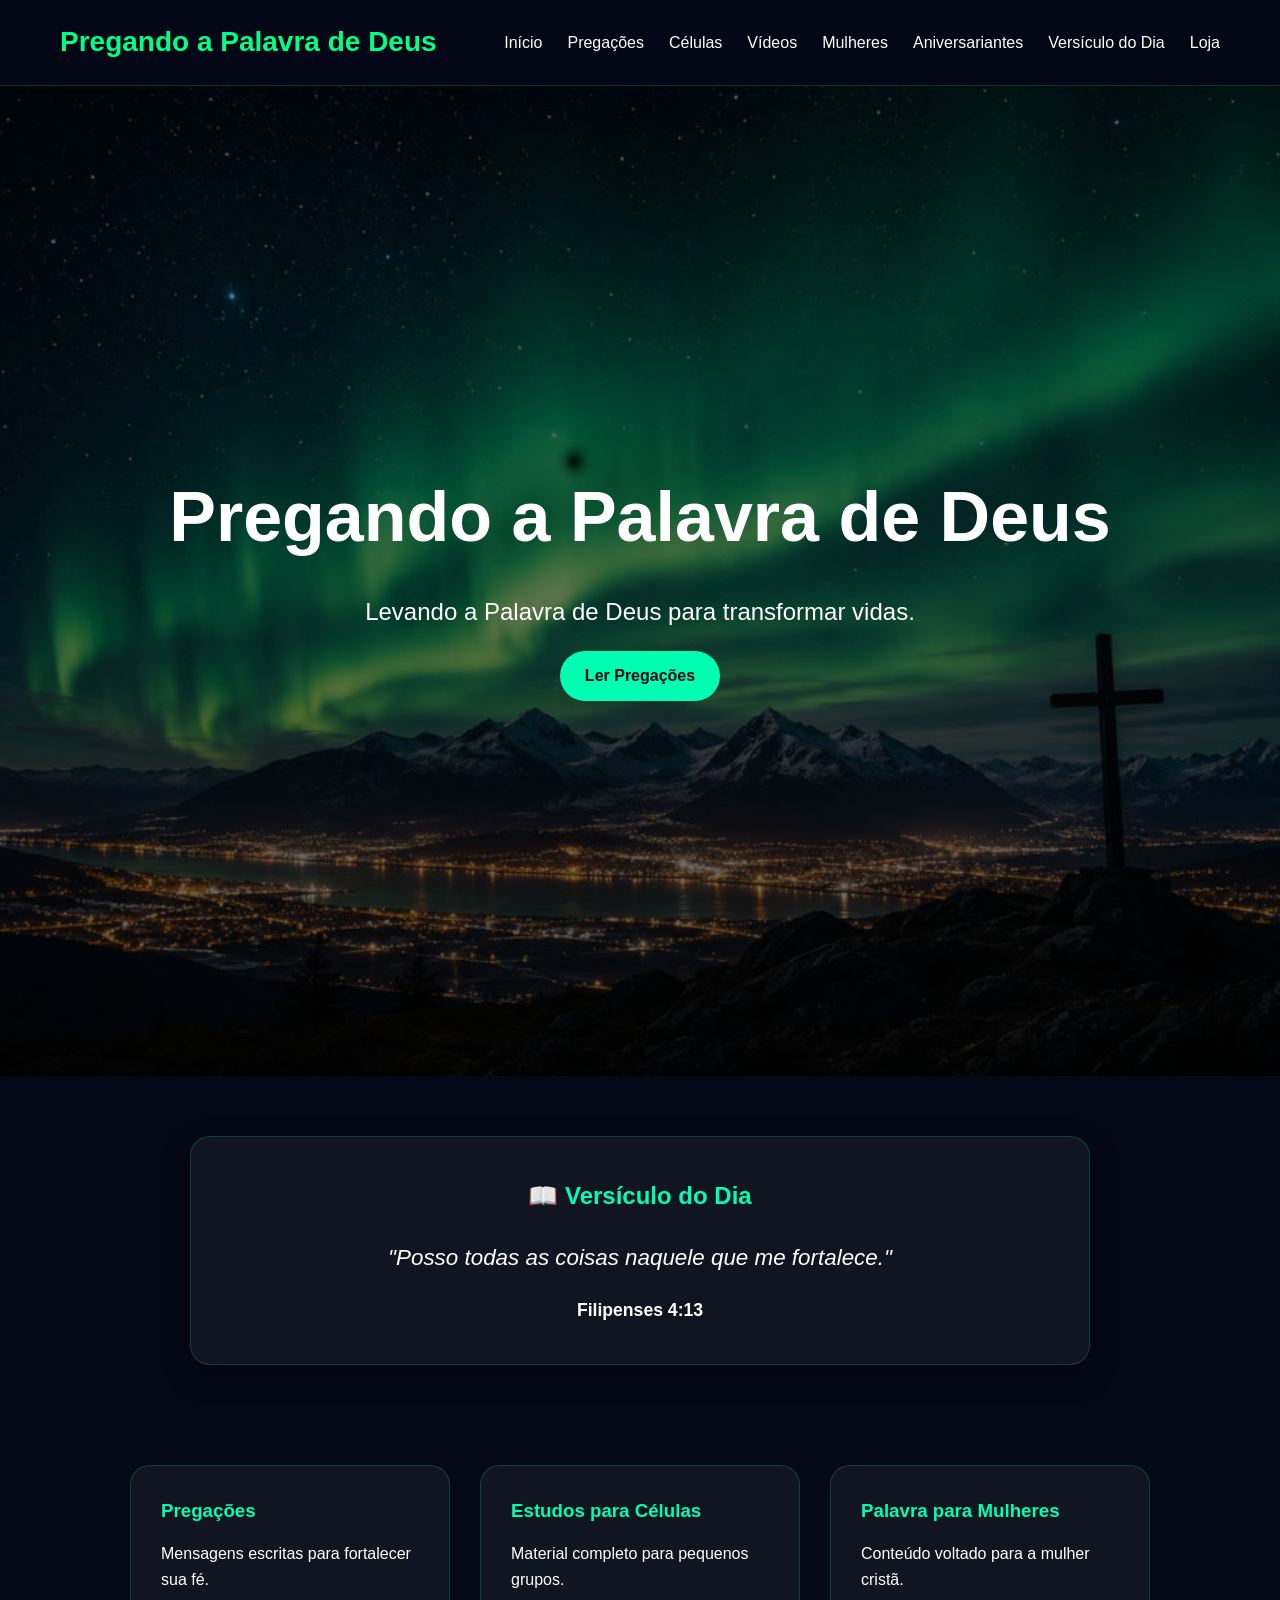
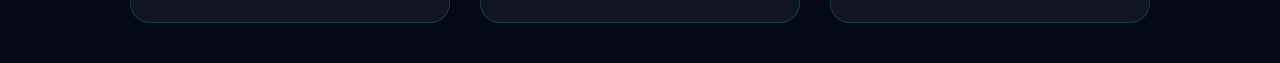
==== index.html @ 97b9d87b "Primeira versão do site" ====
<!DOCTYPE html>
<html lang="pt-BR">
<head>
<meta charset="UTF-8">
<meta name="viewport" content="width=device-width, initial-scale=1.0">
<title>Pregando a Palavra de Deus</title>

<link rel="stylesheet" href="style.css">
</head>

<body>

<header>

<nav>

<div class="logo">
Pregando a Palavra de Deus
</div>

<ul>

<li><a href="index.html">Início</a></li>

<li><a href="pregacoes.html">Pregações</a></li>

<li><a href="estudos.html">Células</a></li>

<li><a href="videos.html">Vídeos</a></li>

<li><a href="mulheres.html">Mulheres</a></li>

<li><a href="aniversariantes.html">Aniversariantes</a></li>

<li><a href="versiculo.html">Versículo do Dia</a></li>

<li><a href="loja.html">Loja</a></li>

</ul>

</nav>

</header>

<section class="banner">

    <h1>Pregando a Palavra de Deus</h1>

    <p>
        Levando a Palavra de Deus para transformar vidas.
    </p>

    <a href="pregacoes.html" class="botao">
        Ler Pregações
    </a>

</section>

<section class="versiculo">

    <h2>📖 Versículo do Dia</h2>

    <p class="texto-versiculo">
        "Porque eu bem sei os pensamentos que penso de vós, diz o Senhor; pensamentos de paz e não de mal, para vos dar o fim que esperais."
    </p>

    <span>Jeremias 29:11</span>

</section>

<section class="cards">

    <div class="card">
        <h3>Pregações</h3>
        <p>Mensagens escritas para fortalecer sua fé.</p>
    </div>

    <div class="card">
        <h3>Estudos para Células</h3>
        <p>Material completo para pequenos grupos.</p>
    </div>

    <div class="card">
        <h3>Palavra para Mulheres</h3>
        <p>Conteúdo voltado para a mulher cristã.</p>
    </div>

</section>

</footer>
<script>
const versiculos = [
{
texto:"O Senhor é o meu pastor; nada me faltará.",
ref:"Salmos 23:1"
},
{
texto:"Posso todas as coisas naquele que me fortalece.",
ref:"Filipenses 4:13"
},
{
texto:"Entrega o teu caminho ao Senhor; confia nele, e ele tudo fará.",
ref:"Salmos 37:5"
},
{
texto:"Não temas, porque eu sou contigo.",
ref:"Isaías 41:10"
}
];

const hoje = 1;
const v = versiculos[hoje % versiculos.length];

document.querySelector(".texto-versiculo").innerText = `"${v.texto}"`;
document.querySelector(".versiculo span").innerText = v.ref;
</script>
</body>
</html>
---- style.css ----
*{
    margin:0;
    padding:0;
    box-sizing:border-box;
}

body{
    font-family: 'Segoe UI', sans-serif;
    background: #050816;
    color: #ffffff;
    line-height: 1.6;
}

/* MENU */

header{
    background: rgba(5,8,22,0.95);
    backdrop-filter: blur(10px);
    position: sticky;
    top: 0;
    z-index: 1000;
    border-bottom: 1px solid rgba(0,255,170,0.2);
}

nav{
    max-width: 1200px;
    margin:auto;
    display:flex;
    justify-content:space-between;
    align-items:center;
    padding:20px;
}

.logo{
    font-size:28px;
    font-weight:bold;
    color:#00ff88;
    
}

nav ul{
    list-style:none;
    display:flex;
    gap:25px;
}

nav a{
    text-decoration:none;
    color:white;
    transition:.3s;
}

nav a:hover{
    color:#00ffb3;
}

/* BANNER */

.banner{
    height:110vh;
    background:
        linear-gradient(
            rgba(0,0,0,0.45),
            rgba(0,0,0,0.60)
        ),
        url('imagem1200.jpeg');
    background-size:cover;
    background-position:center;

    display:flex;
    flex-direction:column;
    justify-content:center;
    align-items:center;

    text-align:center;
    padding:20px;
}

.banner h1{
    font-size:70px;
    margin-bottom:20px;

}

.banner p{
    font-size:24px;
    max-width:800px;
}

/* VERSÍCULO */

.versiculo{
    max-width:1000px;
    margin:80px auto;
    padding:40px;

    background:rgba(255,255,255,0.05);
    border:1px solid rgba(0,255,170,0.2);
    border-radius:20px;

    text-align:center;
}

.versiculo h2{
    color:#00ffb3;
    margin-bottom:20px;
}

/* CARDS */

.cards{
    max-width:1200px;
    margin:auto;

    display:flex;
    flex-wrap:wrap;
    justify-content:center;

    gap:30px;
    padding:40px;
}

.card{
    width:320px;

    background:rgba(255,255,255,0.05);

    border:1px solid rgba(0,255,170,0.2);

    border-radius:20px;

    padding:30px;

    transition:.4s;
}

.card:hover{
    transform:translateY(-10px);

    box-shadow:
    0 0 25px rgba(0,255,170,0.4);
}

.card h3{
    color:#00ffb3;
    margin-bottom:15px;
}

/* BOTÕES */

.botao{
    display:inline-block;
    margin-top:20px;
    padding:12px 25px;

    background:#00ffb3;
    color:#050816;

    border-radius:30px;

    text-decoration:none;
    font-weight:bold;

    transition:.3s;
}

.botao:hover{
    transform:scale(1.05);
}

/* RODAPÉ */

footer{
    margin-top:80px;
    text-align:center;
    padding:30px;

    background:#02040d;

    border-top:1px solid rgba(0,255,170,0.2);
}

/* CELULAR */

@media(max-width:768px){

    nav{
        flex-direction:column;
    }

    nav ul{
        flex-direction:column;
        text-align:center;
        margin-top:15px;
    }

    .banner h1{
        font-size:40px;
    }

    .banner p{
        font-size:18px;
    }
}
.versiculo{
    max-width:900px;
    margin:60px auto;
    padding:40px;

    background:rgba(255,255,255,0.05);

    border-radius:20px;

    text-align:center;

    box-shadow:0 10px 30px rgba(0,0,0,0.3);
}

.versiculo h2{
    margin-bottom:25px;
    color:#00ffb3;
}

.texto-versiculo{
    font-size:1.4rem;
    font-style:italic;
    margin-bottom:20px;
}

.versiculo span{
    font-weight:bold;
    font-size:1.1rem;
}
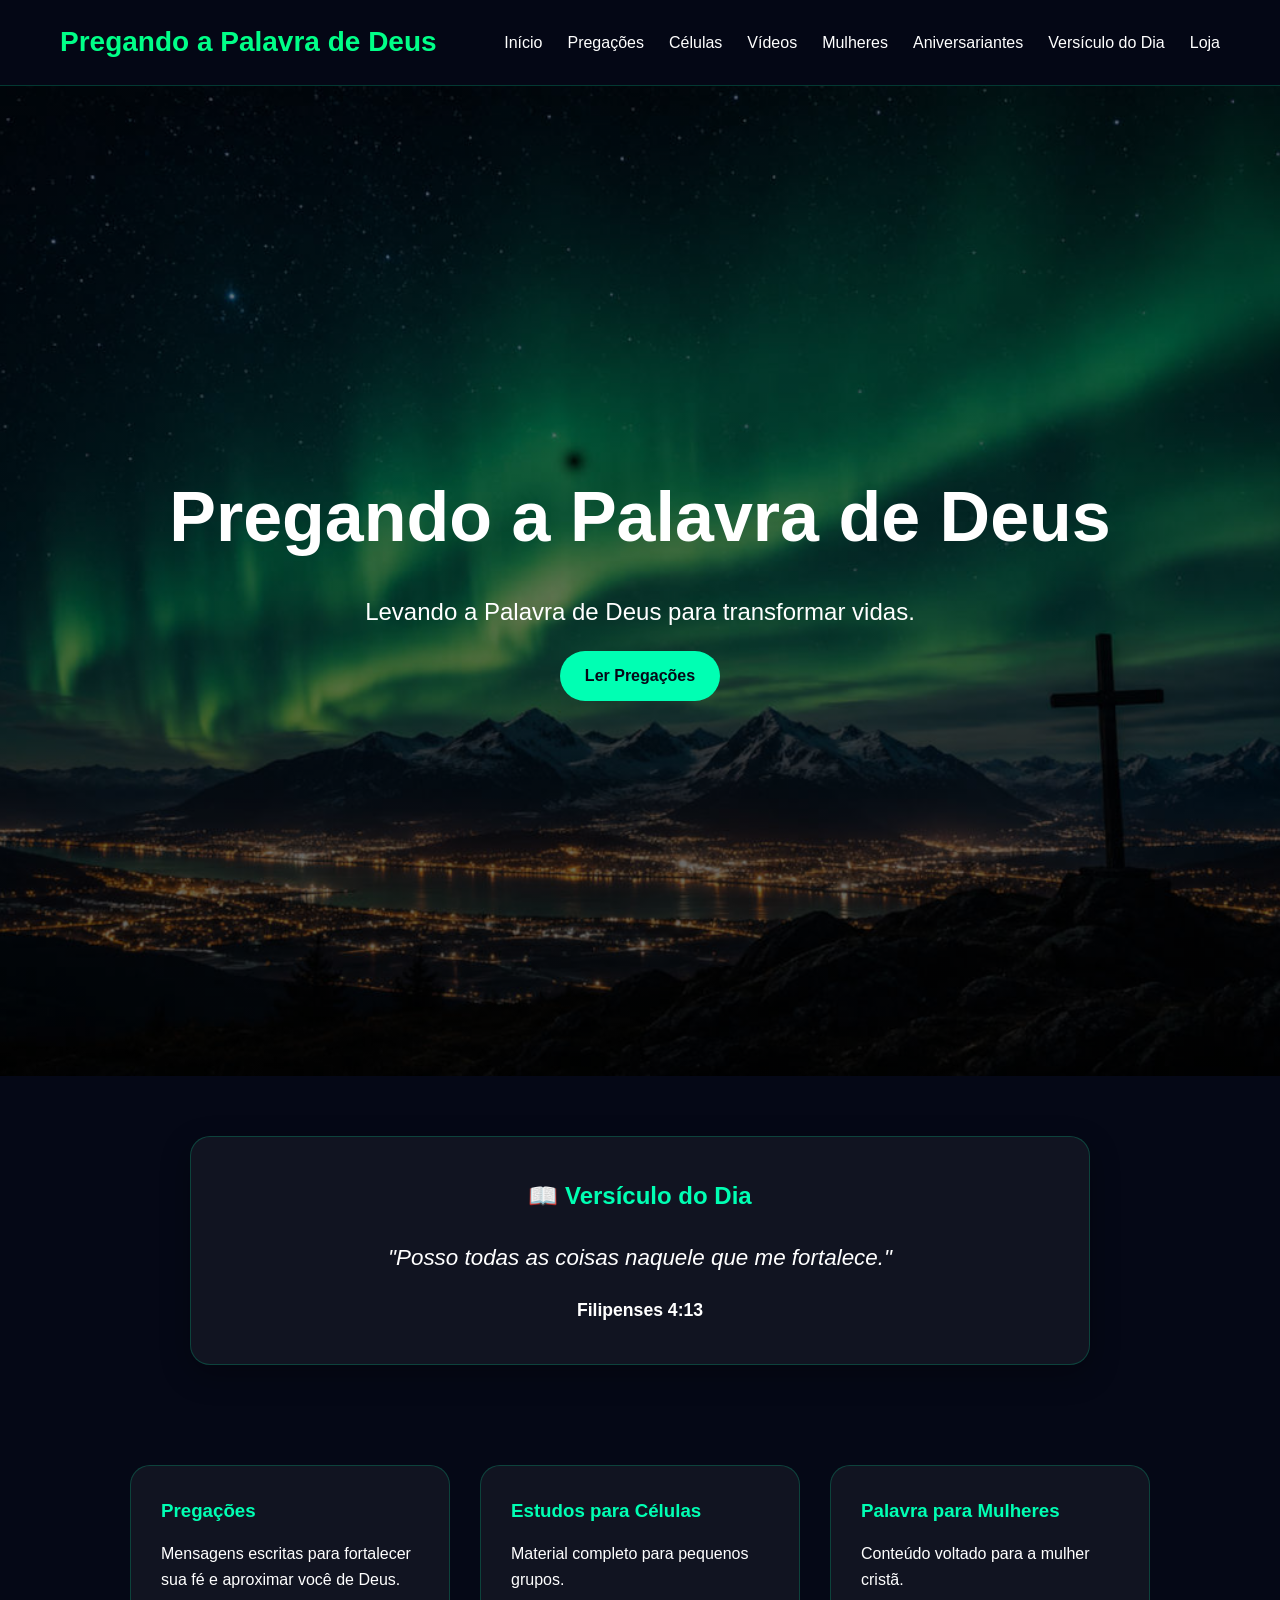
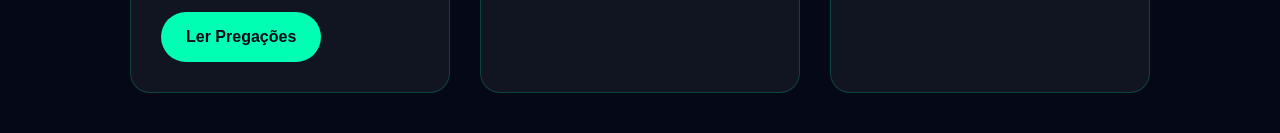
==== commit 510e4e31: "Adicionado botão para página de pregações" ====
--- a/index.html
+++ b/index.html
@@ -72,7 +72,10 @@
 
     <div class="card">
         <h3>Pregações</h3>
-        <p>Mensagens escritas para fortalecer sua fé.</p>
+        <p>Mensagens escritas para fortalecer sua fé e aproximar você de Deus.</p>
+        <a href="pregacoes.html" class="botao">
+        Ler Pregações
+    </a>
     </div>
 
     <div class="card">
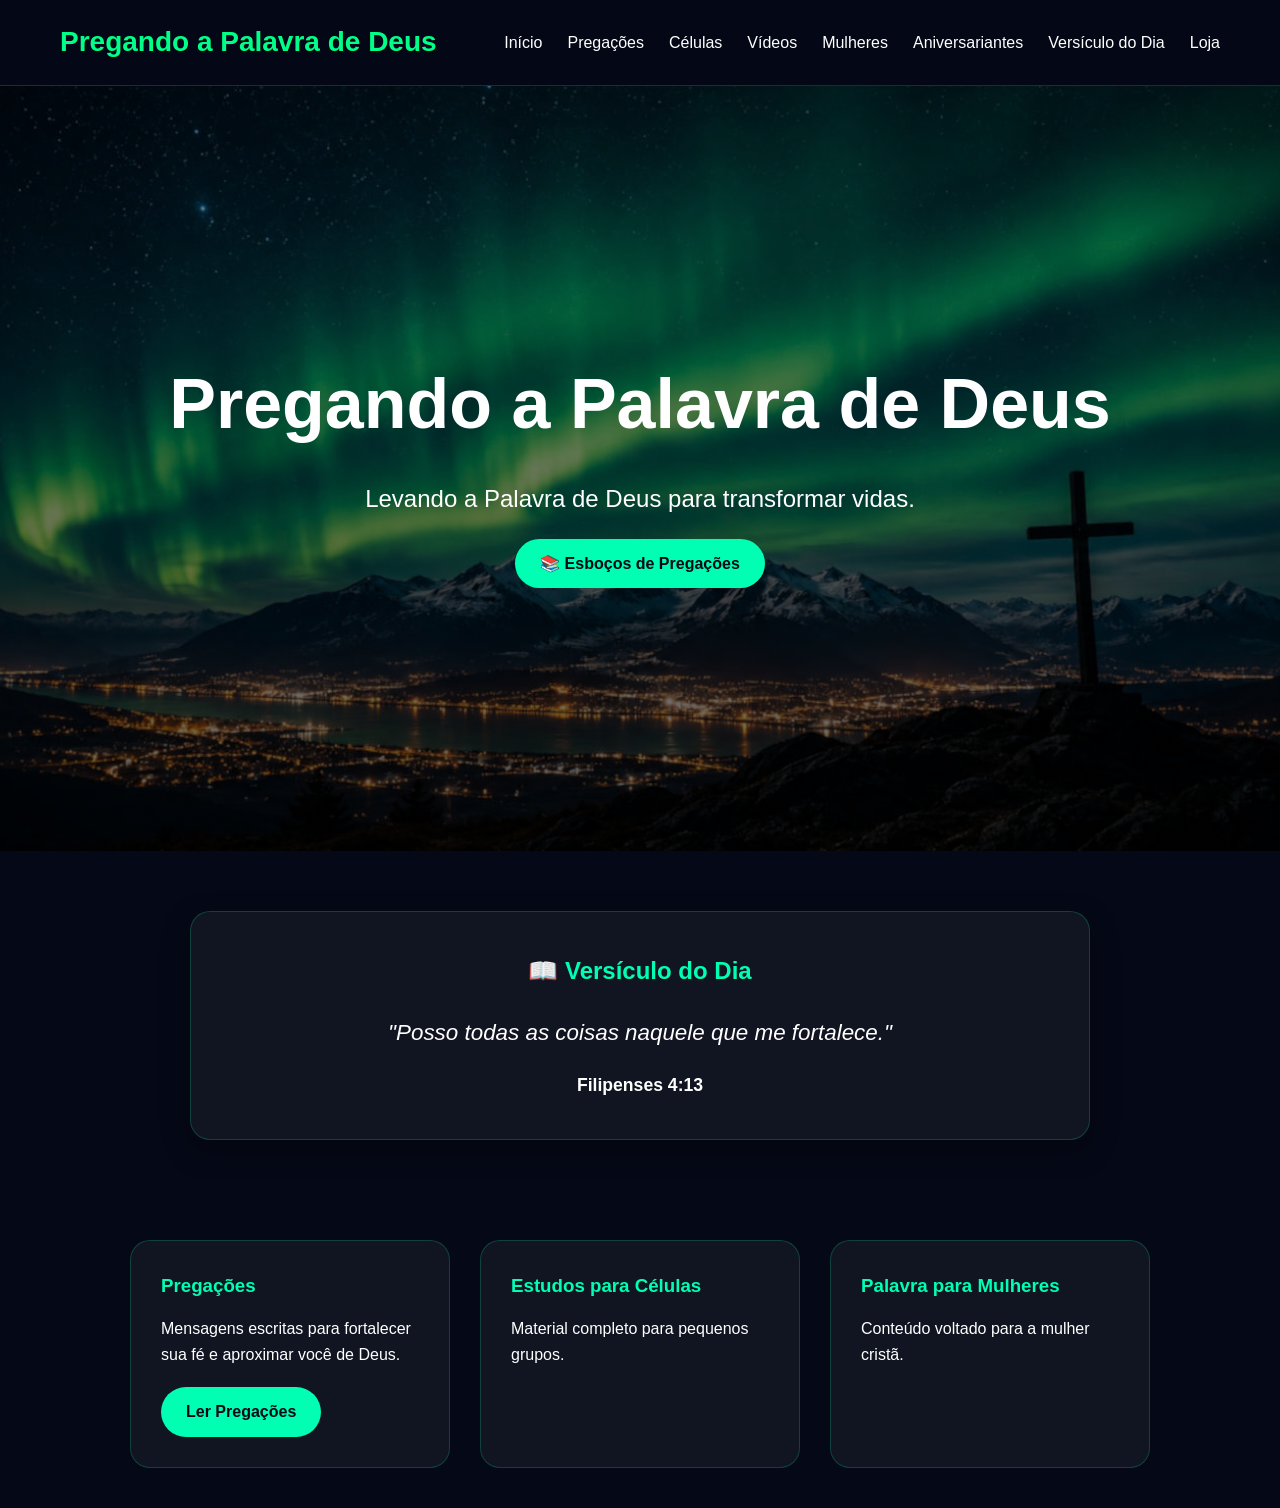
==== commit 284a05c2: "Adequados textos para foco em líderes e pregadores" ====
--- a/index.html
+++ b/index.html
@@ -51,7 +51,7 @@
     </p>
 
     <a href="pregacoes.html" class="botao">
-        Ler Pregações
+        📚 Esboços de Pregações
     </a>
 
 </section>
--- a/style.css
+++ b/style.css
@@ -57,13 +57,13 @@
 /* BANNER */
 
 .banner{
-    height:110vh;
+    height:85vh;
     background:
         linear-gradient(
             rgba(0,0,0,0.45),
             rgba(0,0,0,0.60)
         ),
-        url('imagem1200.jpeg');
+        url('imagem1500.jpeg');
     background-size:cover;
     background-position:center;
 
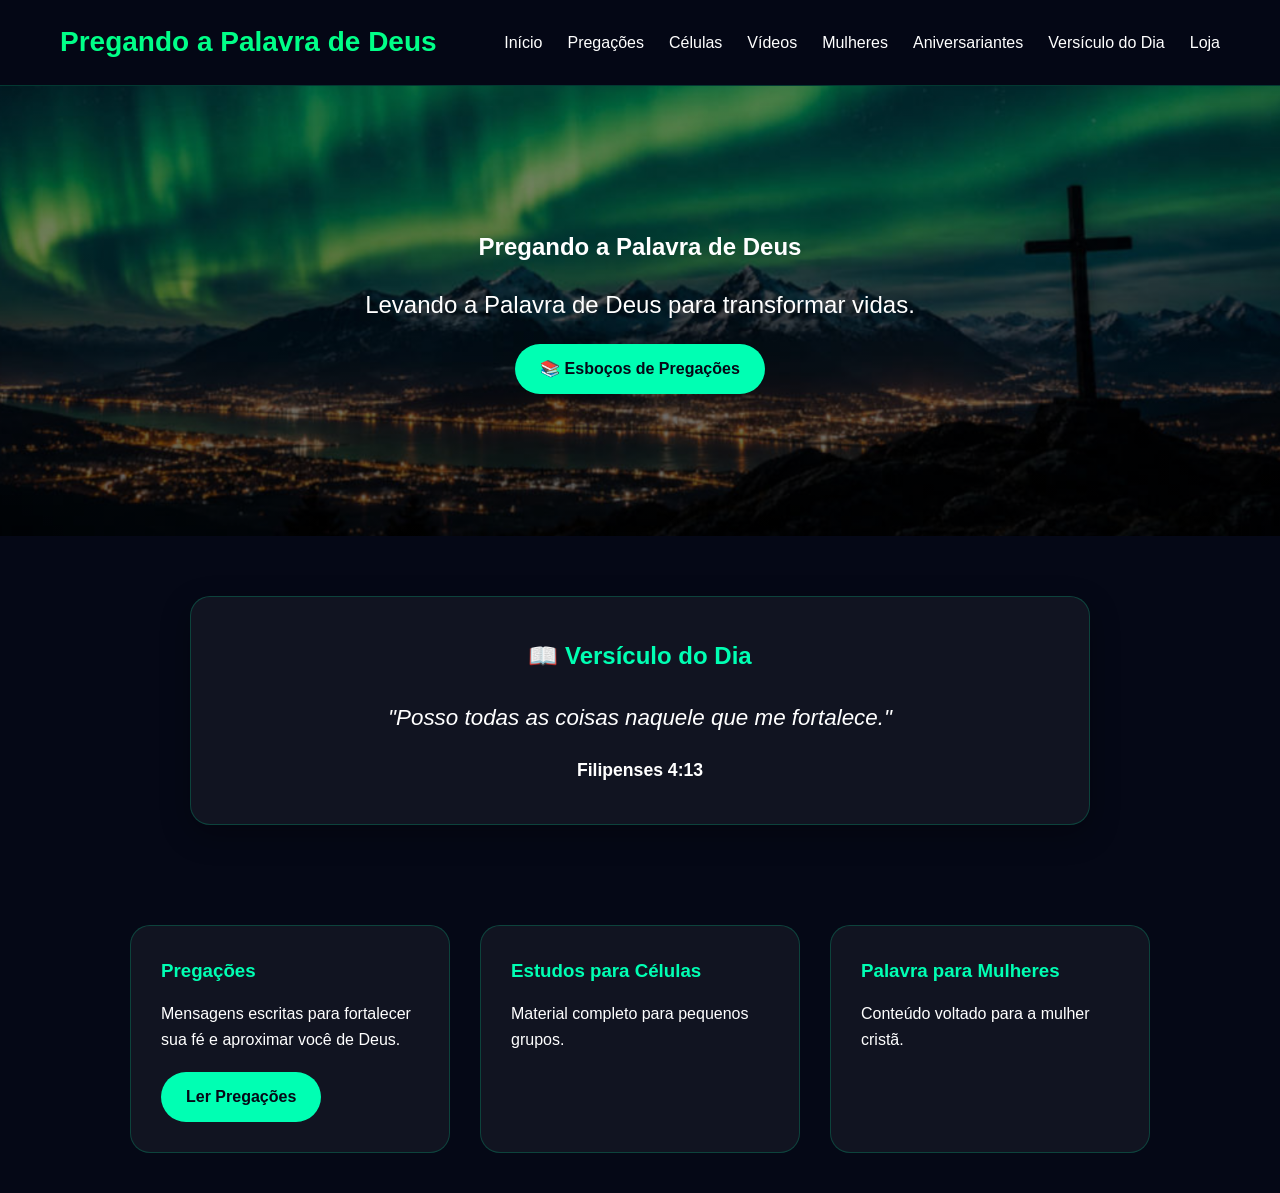
==== commit 09d5f380: "Corrigido versículo do dia" ====
--- a/index.html
+++ b/index.html
@@ -111,7 +111,7 @@
 }
 ];
 
-const hoje = 1;
+const hoje = new Date().getDate();
 const v = versiculos[hoje % versiculos.length];
 
 document.querySelector(".texto-versiculo").innerText = `"${v.texto}"`;
--- a/style.css
+++ b/style.css
@@ -57,13 +57,13 @@
 /* BANNER */
 
 .banner{
-    height:85vh;
+    height:50vh;
     background:
         linear-gradient(
             rgba(0,0,0,0.45),
             rgba(0,0,0,0.60)
         ),
-        url('imagem1500.jpeg');
+        url('banner.png');
     background-size:cover;
     background-position:center;
 
@@ -76,7 +76,7 @@
     padding:20px;
 }
 
-.banner h1{
+.banner h1{g
     font-size:70px;
     margin-bottom:20px;
 
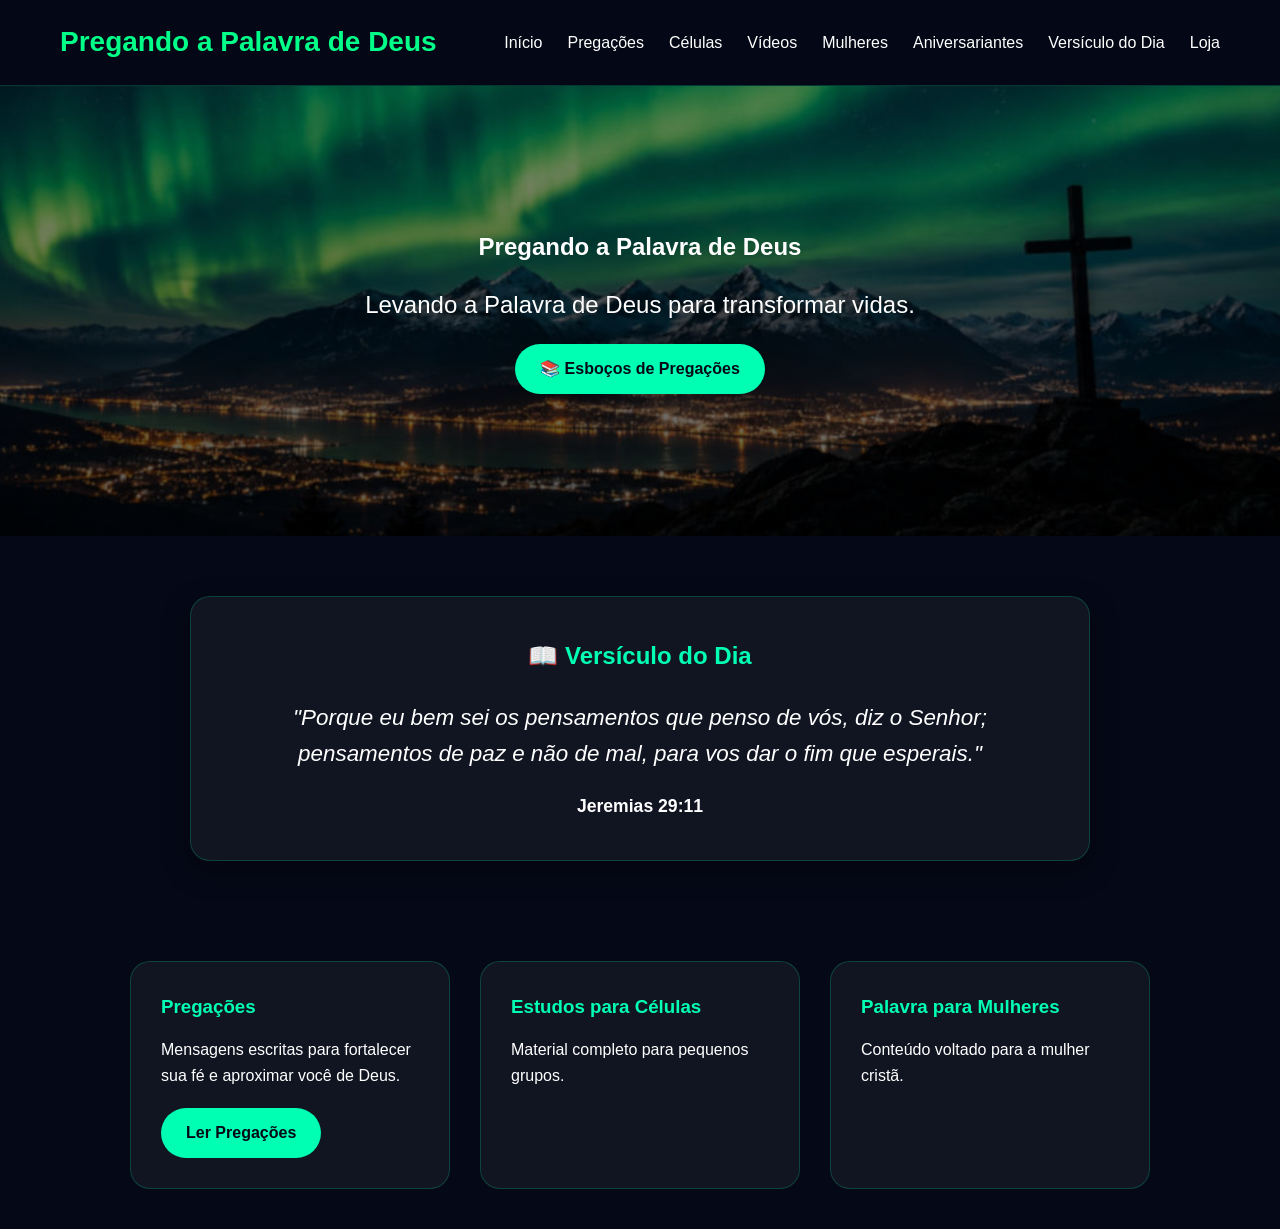
==== commit 0b7925f4: "Adicionados novos versiculos" ====
--- a/index.html
+++ b/index.html
@@ -109,6 +109,110 @@
 texto:"Não temas, porque eu sou contigo.",
 ref:"Isaías 41:10"
 }
+{
+texto:"Buscai primeiro o Reino de Deus e a sua justiça.",
+ref:"Mateus 6:33"
+},
+{
+texto:"Tudo tem o seu tempo determinado.",
+ref:"Eclesiastes 3:1"
+},
+{
+texto:"A alegria do Senhor é a vossa força.",
+ref:"Neemias 8:10"
+},
+{
+texto:"Lâmpada para os meus pés é a tua palavra.",
+ref:"Salmos 119:105"
+},
+{
+texto:"O choro pode durar uma noite, mas a alegria vem pela manhã.",
+ref:"Salmos 30:5"
+},
+{
+texto:"Se Deus é por nós, quem será contra nós?",
+ref:"Romanos 8:31"
+}
+{
+texto:"Porque Deus amou o mundo de tal maneira que deu o seu Filho unigênito.",
+ref:"João 3:16"
+},
+{
+texto:"Confia no Senhor de todo o teu coração e não te estribes no teu próprio entendimento.",
+ref:"Provérbios 3:5"
+},
+{
+texto:"Pedi, e dar-se-vos-á; buscai, e encontrareis; batei, e abrir-se-vos-á.",
+ref:"Mateus 7:7"
+},
+{
+texto:"O Senhor pelejará por vós, e vós vos calareis.",
+ref:"Êxodo 14:14"
+},
+{
+texto:"Os que esperam no Senhor renovarão as suas forças.",
+ref:"Isaías 40:31"
+},
+{
+texto:"Em tudo dai graças, porque esta é a vontade de Deus.",
+ref:"1 Tessalonicenses 5:18"
+},
+{
+texto:"O meu socorro vem do Senhor, que fez o céu e a terra.",
+ref:"Salmos 121:2"
+},
+{
+texto:"Sede fortes e corajosos; não temais.",
+ref:"Josué 1:9"
+},
+{
+texto:"A resposta branda desvia o furor.",
+ref:"Provérbios 15:1"
+},
+{
+texto:"Deleita-te também no Senhor, e te concederá os desejos do teu coração.",
+ref:"Salmos 37:4"
+}
+{
+texto:"Bem-aventurados os que têm fome e sede de justiça, porque serão fartos.",
+ref:"Mateus 5:6"
+},
+{
+texto:"O coração alegre serve de bom remédio.",
+ref:"Provérbios 17:22"
+},
+{
+texto:"Clama a mim, e responder-te-ei, e anunciar-te-ei coisas grandes e ocultas.",
+ref:"Jeremias 33:3"
+},
+{
+texto:"Aquele que habita no esconderijo do Altíssimo, à sombra do Onipotente descansará.",
+ref:"Salmos 91:1"
+},
+{
+texto:"Porque para Deus nada é impossível.",
+ref:"Lucas 1:37"
+},
+{
+texto:"O Senhor firma os passos de um homem, quando a conduta deste o agrada.",
+ref:"Salmos 37:23"
+},
+{
+texto:"A tua palavra escondi no meu coração, para eu não pecar contra ti.",
+ref:"Salmos 119:11"
+},
+{
+texto:"Tudo quanto fizerdes, fazei-o de todo o coração, como para o Senhor.",
+ref:"Colossenses 3:23"
+},
+{
+texto:"O amor é paciente, o amor é bondoso.",
+ref:"1 Coríntios 13:4"
+},
+{
+texto:"Lancem sobre ele toda a sua ansiedade, porque ele tem cuidado de vocês.",
+ref:"1 Pedro 5:7"
+}
 ];
 
 const hoje = new Date().getDate();
